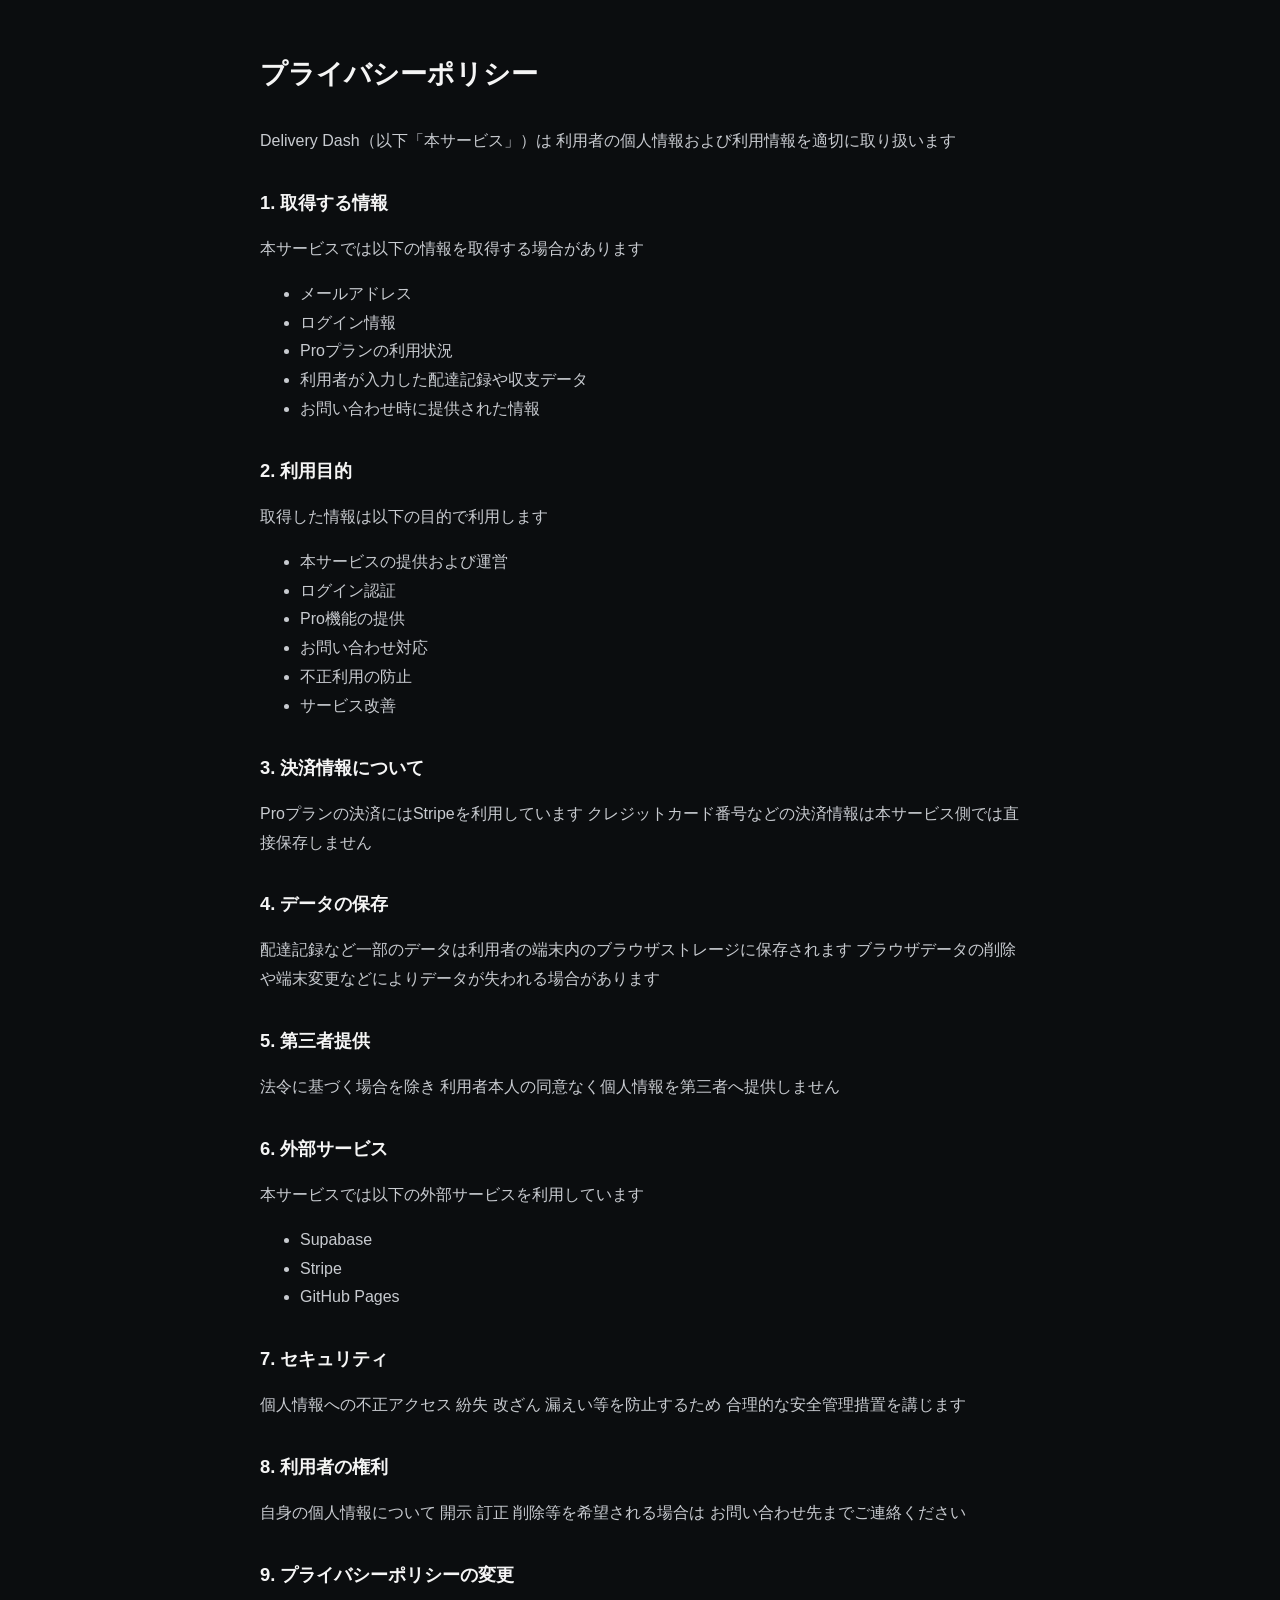
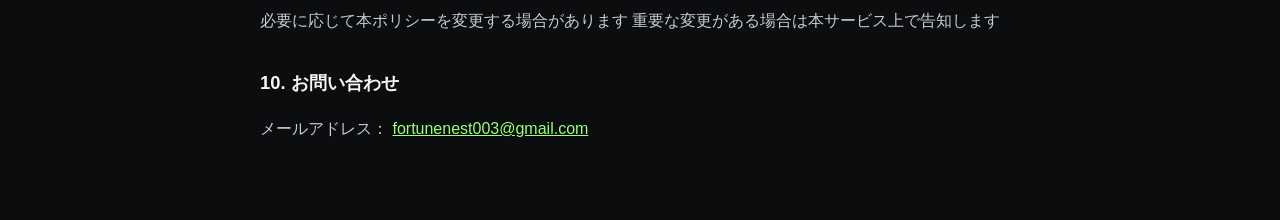
==== privacy.html @ f2dd04bc "Create privacy.html" ====
<!DOCTYPE html>
<html lang="ja">
<head>
  <meta charset="UTF-8">
  <meta name="viewport" content="width=device-width, initial-scale=1.0">
  <title>プライバシーポリシー | Delivery Dash</title>
  <style>
    body {
      font-family: -apple-system, BlinkMacSystemFont, "Helvetica Neue", sans-serif;
      max-width: 760px;
      margin: 0 auto;
      padding: 32px 20px 60px;
      line-height: 1.8;
      background: #0b0d0f;
      color: #f5f5f5;
    }

    h1 {
      font-size: 1.7rem;
      margin-bottom: 28px;
    }

    h2 {
      font-size: 1.15rem;
      margin-top: 30px;
    }

    p, li {
      color: #c8cbd0;
    }

    a {
      color: #9cff7a;
    }
  </style>
</head>

<body>

  <h1>プライバシーポリシー</h1>

  <p>
    Delivery Dash（以下「本サービス」）は
    利用者の個人情報および利用情報を適切に取り扱います
  </p>

  <h2>1. 取得する情報</h2>
  <p>本サービスでは以下の情報を取得する場合があります</p>
  <ul>
    <li>メールアドレス</li>
    <li>ログイン情報</li>
    <li>Proプランの利用状況</li>
    <li>利用者が入力した配達記録や収支データ</li>
    <li>お問い合わせ時に提供された情報</li>
  </ul>

  <h2>2. 利用目的</h2>
  <p>取得した情報は以下の目的で利用します</p>
  <ul>
    <li>本サービスの提供および運営</li>
    <li>ログイン認証</li>
    <li>Pro機能の提供</li>
    <li>お問い合わせ対応</li>
    <li>不正利用の防止</li>
    <li>サービス改善</li>
  </ul>

  <h2>3. 決済情報について</h2>
  <p>
    Proプランの決済にはStripeを利用しています
    クレジットカード番号などの決済情報は本サービス側では直接保存しません
  </p>

  <h2>4. データの保存</h2>
  <p>
    配達記録など一部のデータは利用者の端末内のブラウザストレージに保存されます
    ブラウザデータの削除や端末変更などによりデータが失われる場合があります
  </p>

  <h2>5. 第三者提供</h2>
  <p>
    法令に基づく場合を除き
    利用者本人の同意なく個人情報を第三者へ提供しません
  </p>

  <h2>6. 外部サービス</h2>
  <p>
    本サービスでは以下の外部サービスを利用しています
  </p>
  <ul>
    <li>Supabase</li>
    <li>Stripe</li>
    <li>GitHub Pages</li>
  </ul>

  <h2>7. セキュリティ</h2>
  <p>
    個人情報への不正アクセス
    紛失
    改ざん
    漏えい等を防止するため
    合理的な安全管理措置を講じます
  </p>

  <h2>8. 利用者の権利</h2>
  <p>
    自身の個人情報について
    開示
    訂正
    削除等を希望される場合は
    お問い合わせ先までご連絡ください
  </p>

  <h2>9. プライバシーポリシーの変更</h2>
  <p>
    必要に応じて本ポリシーを変更する場合があります
    重要な変更がある場合は本サービス上で告知します
  </p>

  <h2>10. お問い合わせ</h2>
  <p>
    メールアドレス：
    <a href="mailto:fortunenest003@gmail.com">
      fortunenest003@gmail.com
    </a>
  </p>

</body>
</html>
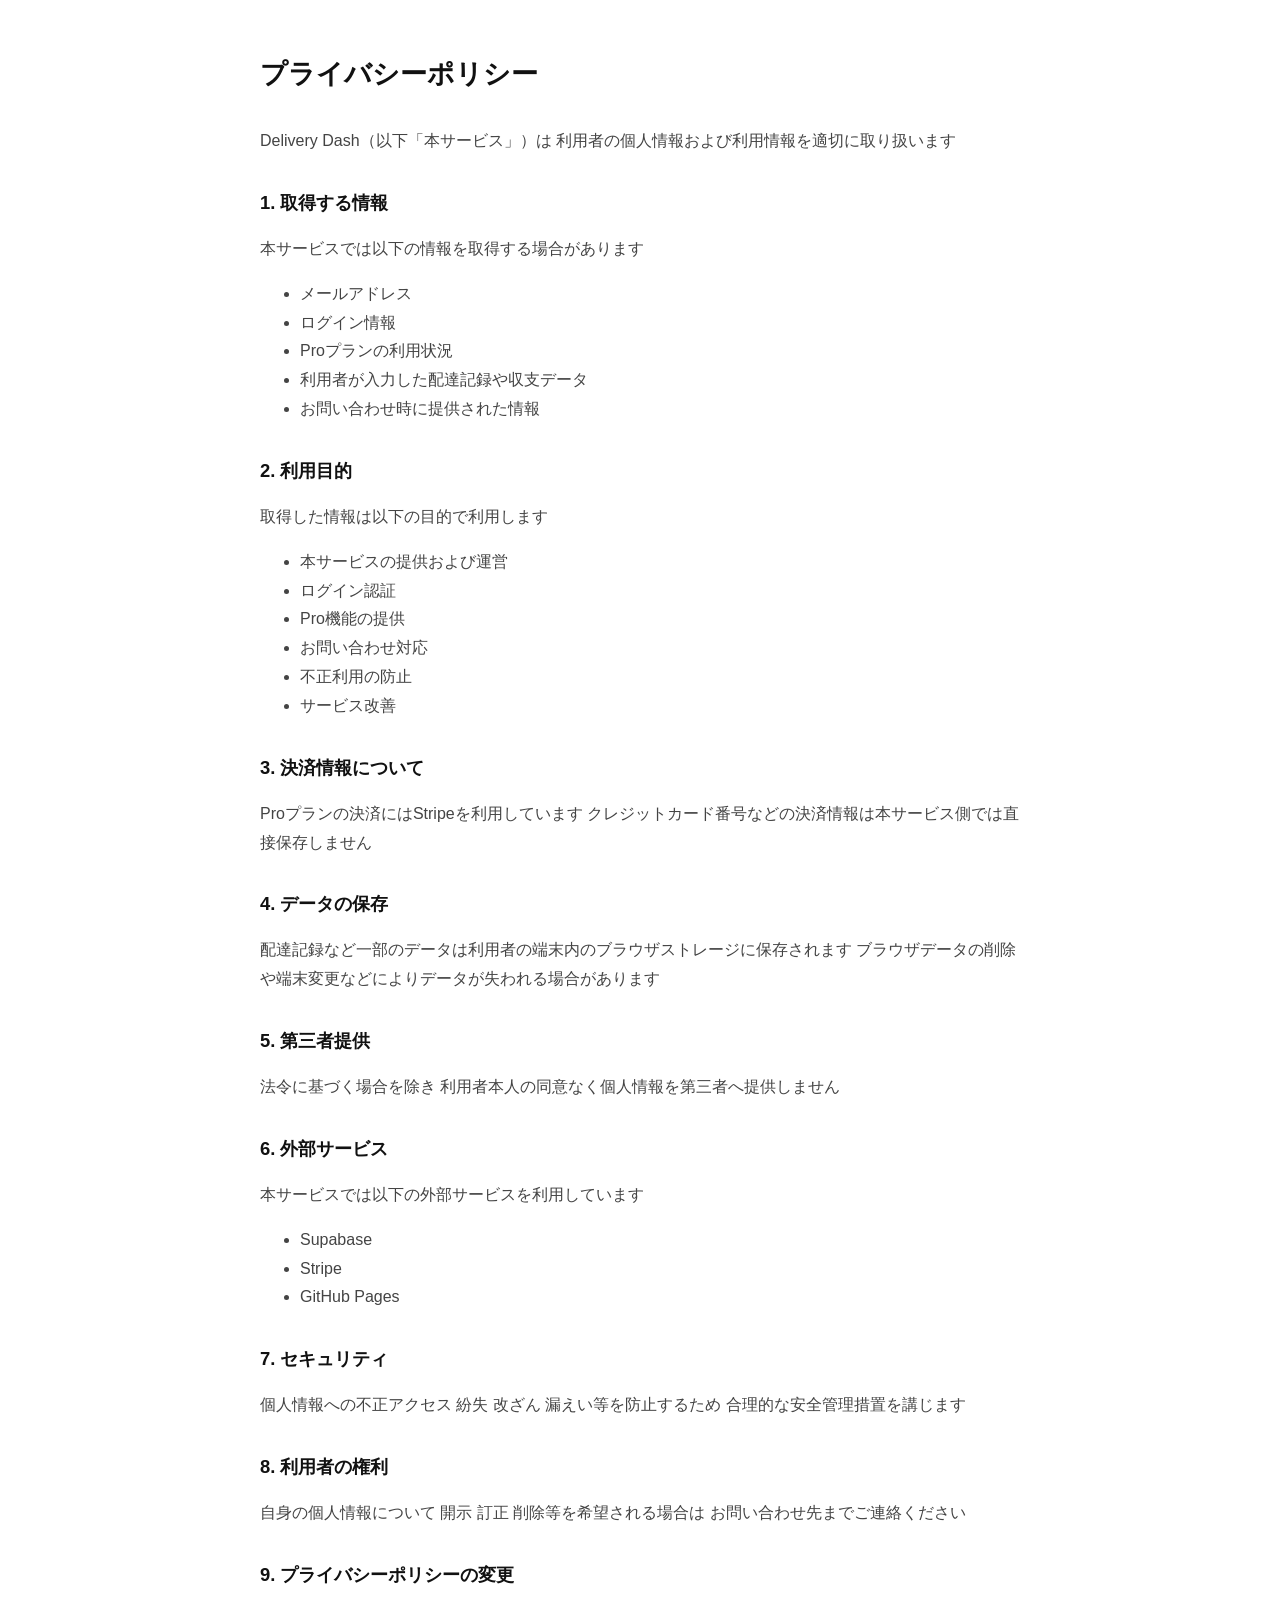
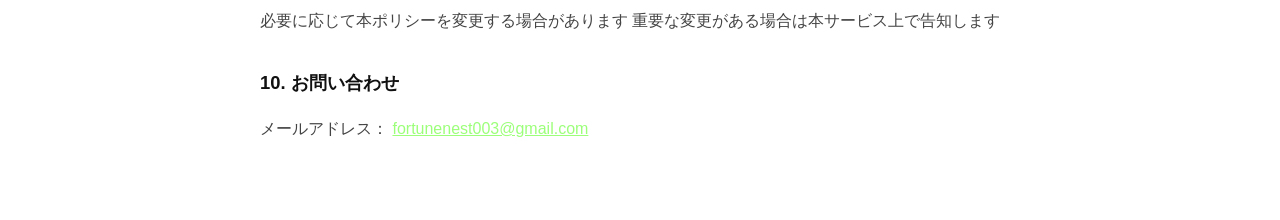
==== commit 6f6f5e20: "Update privacy.html" ====
--- a/privacy.html
+++ b/privacy.html
@@ -11,8 +11,8 @@
       margin: 0 auto;
       padding: 32px 20px 60px;
       line-height: 1.8;
-      background: #0b0d0f;
-      color: #f5f5f5;
+      background: #ffffff;
+color: #111111;
     }
 
     h1 {
@@ -26,7 +26,7 @@
     }
 
     p, li {
-      color: #c8cbd0;
+      color: #444444;
     }
 
     a {
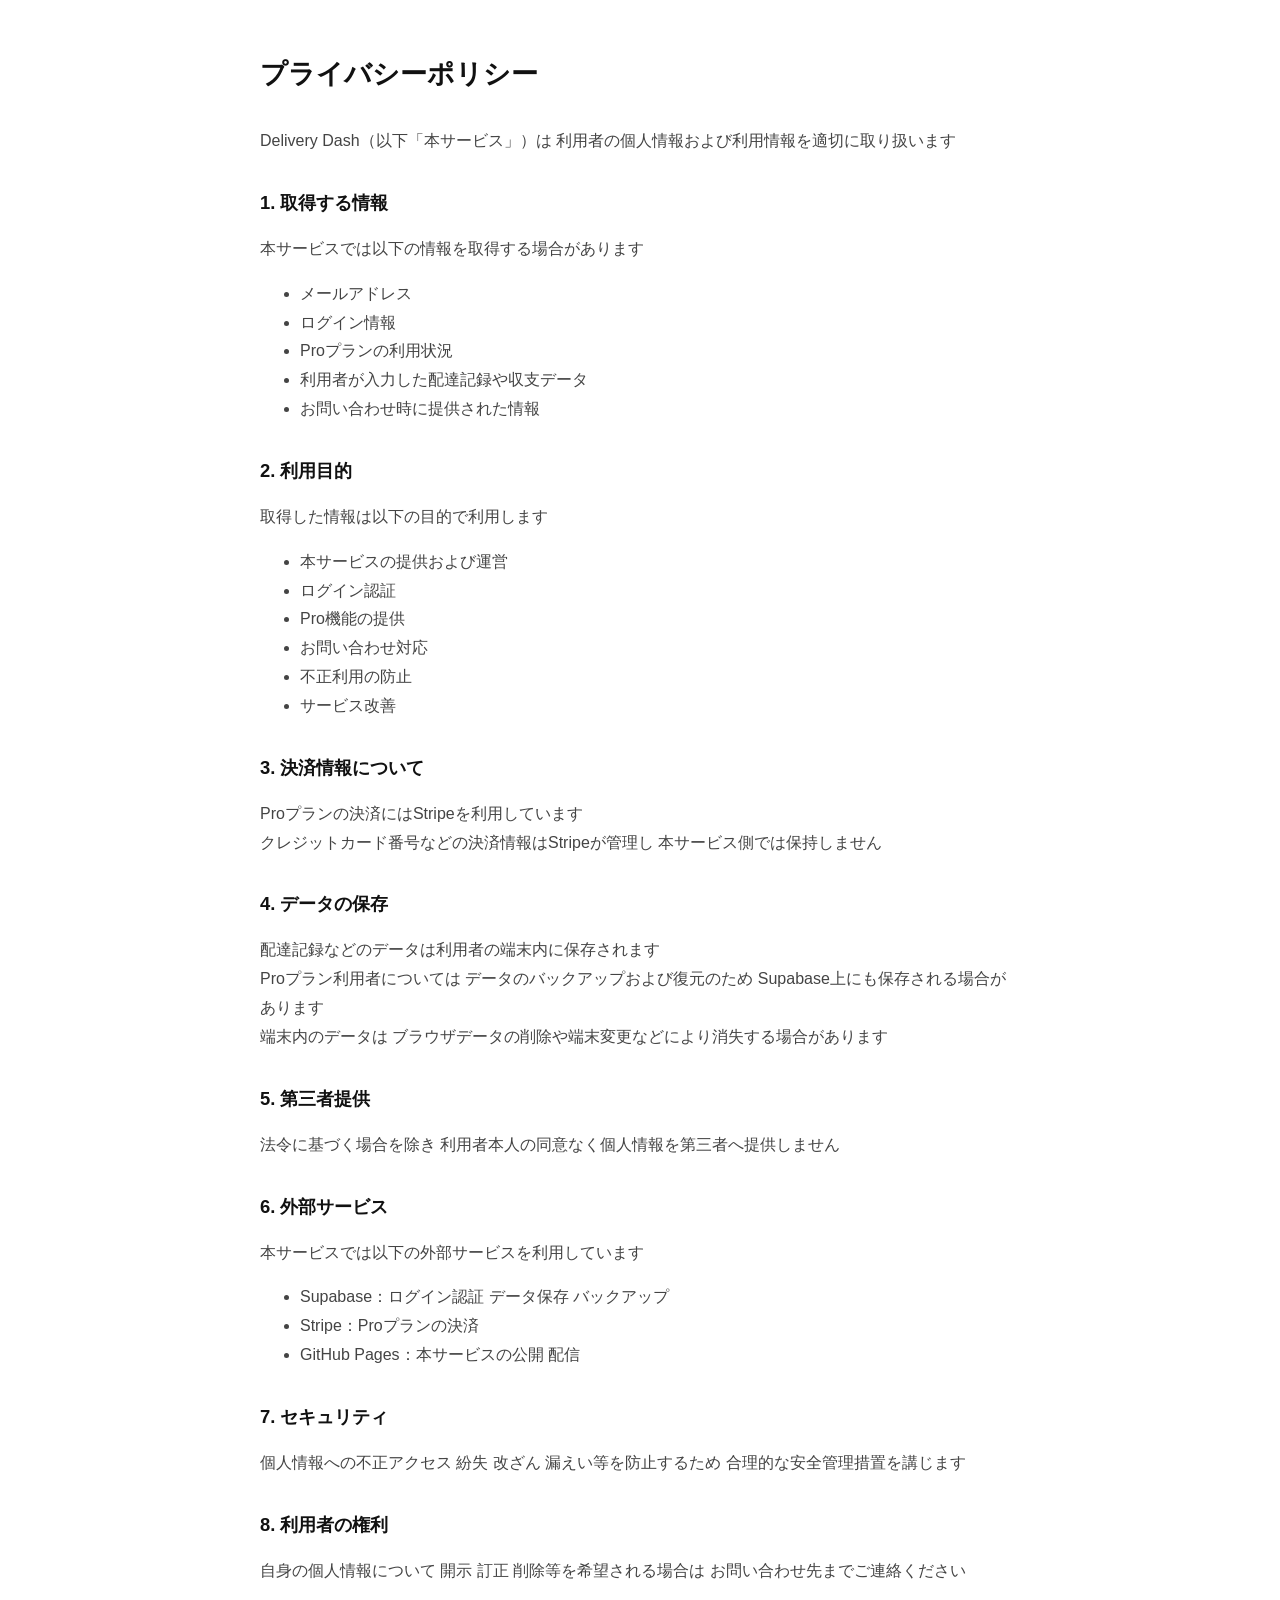
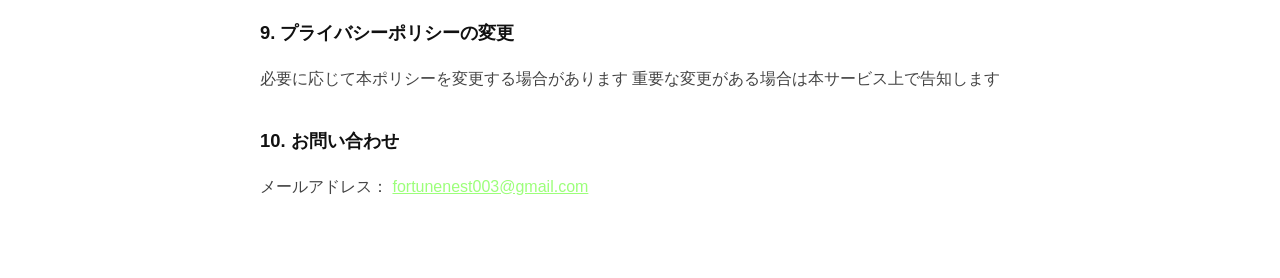
==== commit 79dde45f: "Update privacy.html" ====
--- a/privacy.html
+++ b/privacy.html
@@ -66,16 +66,17 @@
   </ul>
 
   <h2>3. 決済情報について</h2>
-  <p>
-    Proプランの決済にはStripeを利用しています
-    クレジットカード番号などの決済情報は本サービス側では直接保存しません
-  </p>
+<p>
+  Proプランの決済にはStripeを利用しています<br>
+  クレジットカード番号などの決済情報はStripeが管理し 本サービス側では保持しません
+</p>
 
   <h2>4. データの保存</h2>
-  <p>
-    配達記録など一部のデータは利用者の端末内のブラウザストレージに保存されます
-    ブラウザデータの削除や端末変更などによりデータが失われる場合があります
-  </p>
+<p>
+  配達記録などのデータは利用者の端末内に保存されます<br>
+  Proプラン利用者については データのバックアップおよび復元のため Supabase上にも保存される場合があります<br>
+  端末内のデータは ブラウザデータの削除や端末変更などにより消失する場合があります
+</p>
 
   <h2>5. 第三者提供</h2>
   <p>
@@ -84,14 +85,14 @@
   </p>
 
   <h2>6. 外部サービス</h2>
-  <p>
-    本サービスでは以下の外部サービスを利用しています
-  </p>
-  <ul>
-    <li>Supabase</li>
-    <li>Stripe</li>
-    <li>GitHub Pages</li>
-  </ul>
+<p>
+  本サービスでは以下の外部サービスを利用しています
+</p>
+<ul>
+  <li>Supabase：ログイン認証 データ保存 バックアップ</li>
+  <li>Stripe：Proプランの決済</li>
+  <li>GitHub Pages：本サービスの公開 配信</li>
+</ul>
 
   <h2>7. セキュリティ</h2>
   <p>
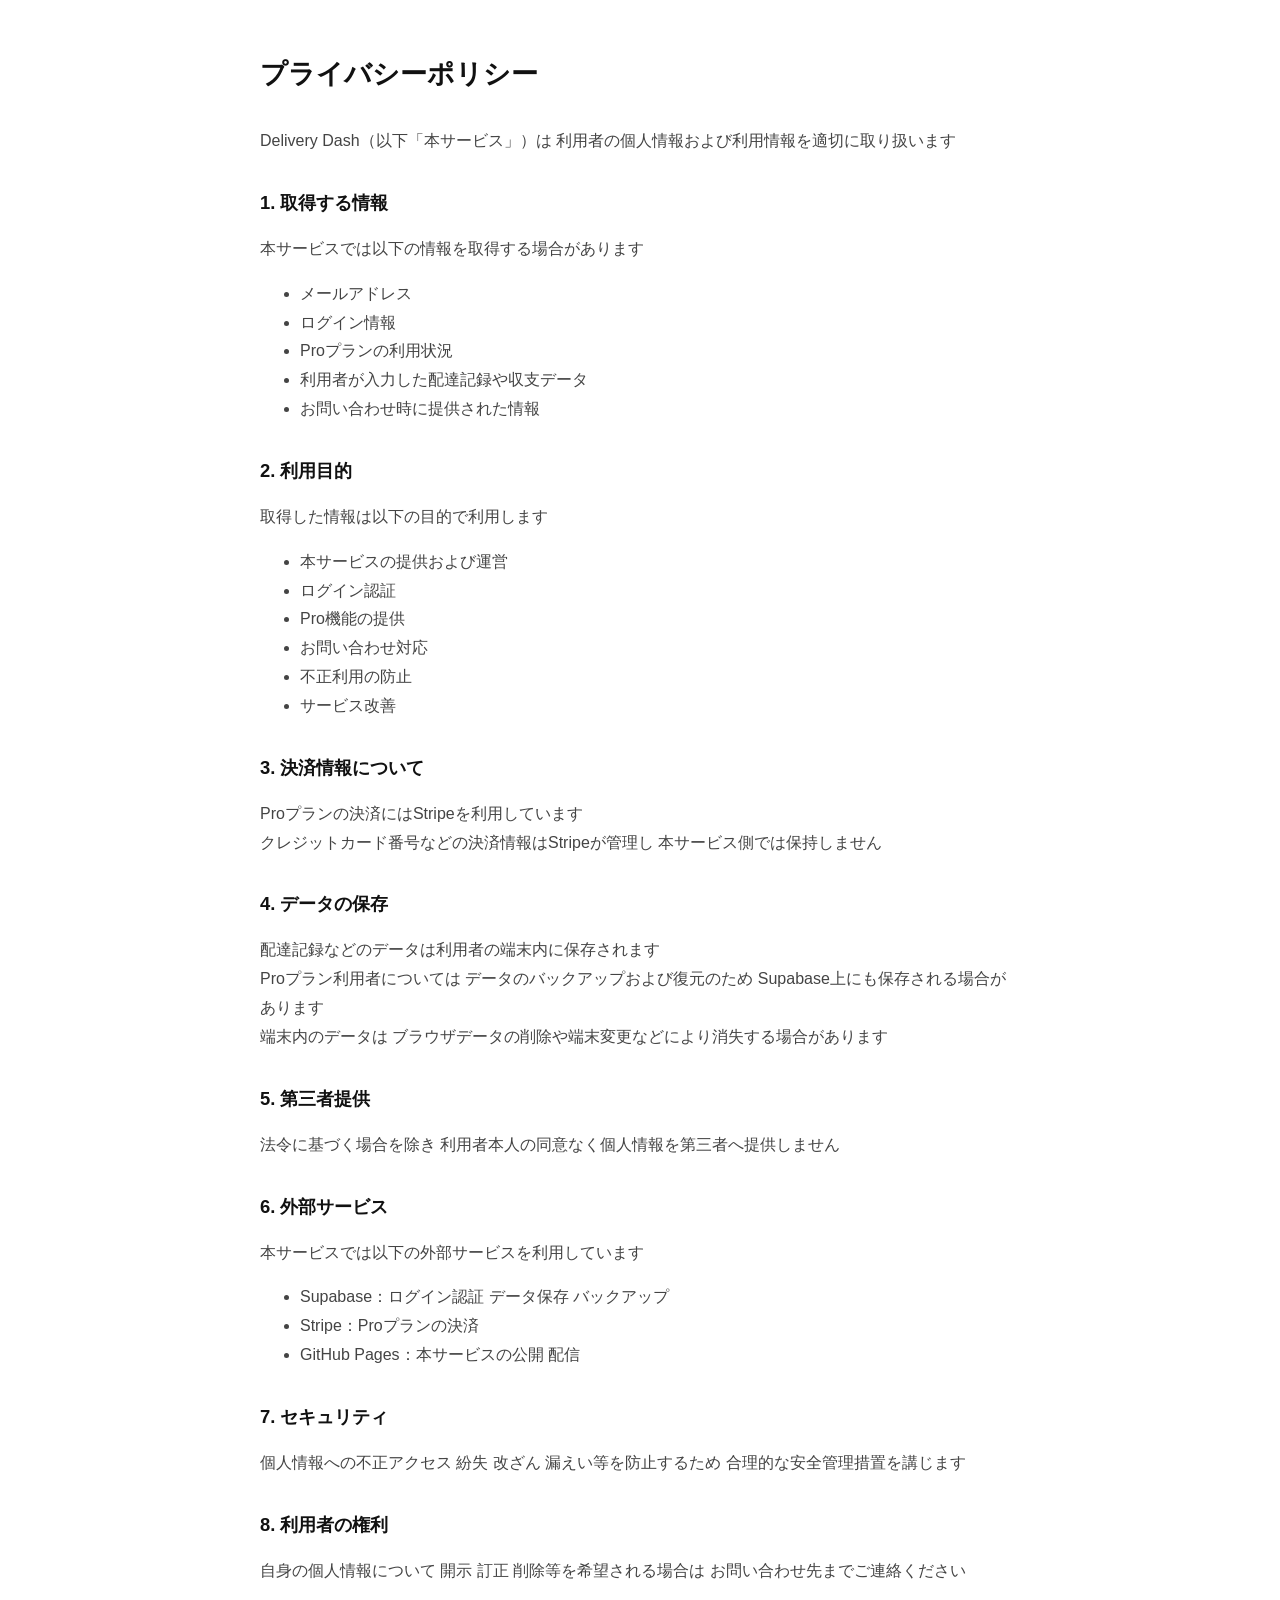
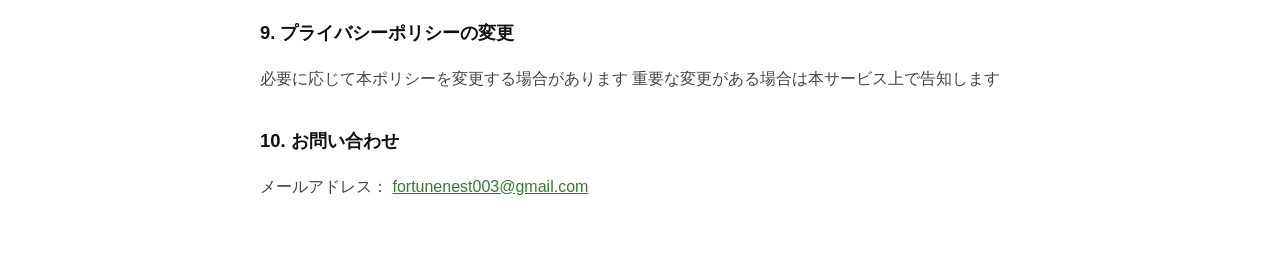
==== commit 30dc139f: "Update privacy.html" ====
--- a/privacy.html
+++ b/privacy.html
@@ -30,8 +30,8 @@
     }
 
     a {
-      color: #9cff7a;
-    }
+  color: #2f7d32;
+}
   </style>
 </head>
 
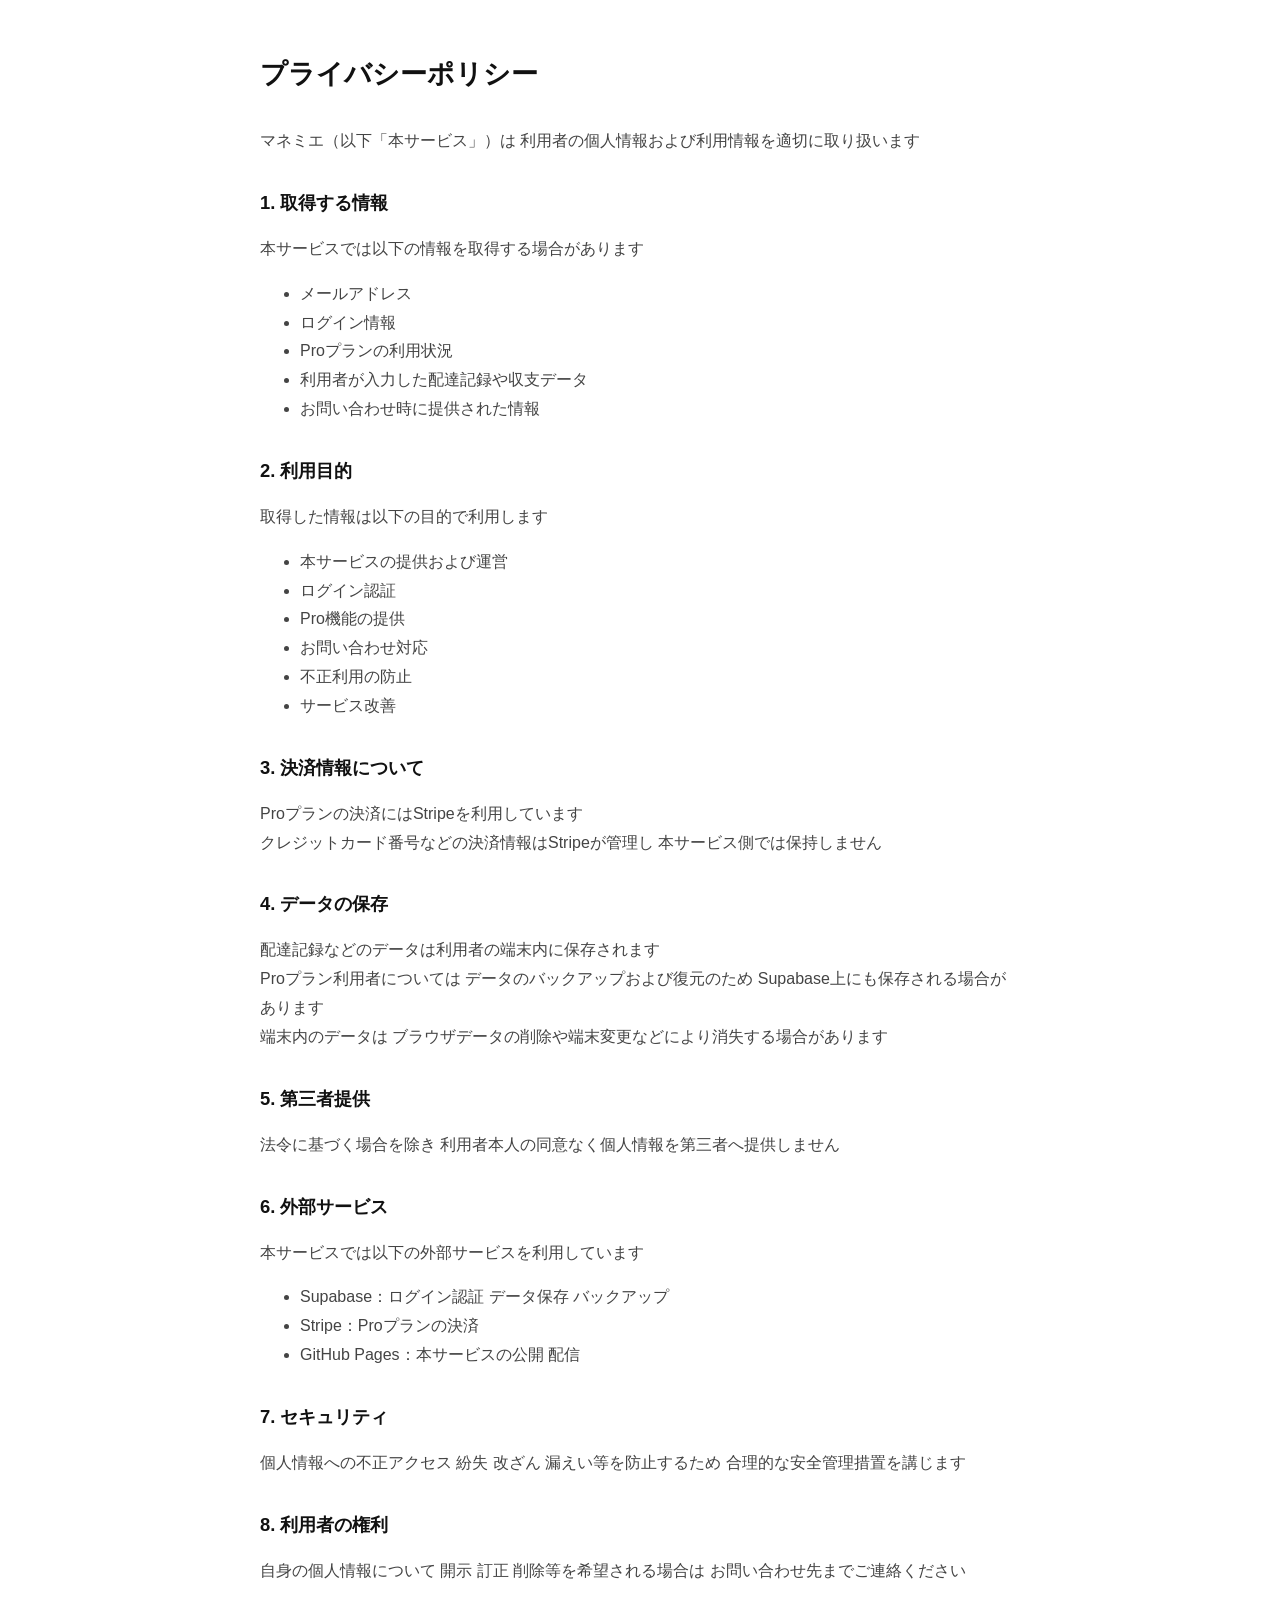
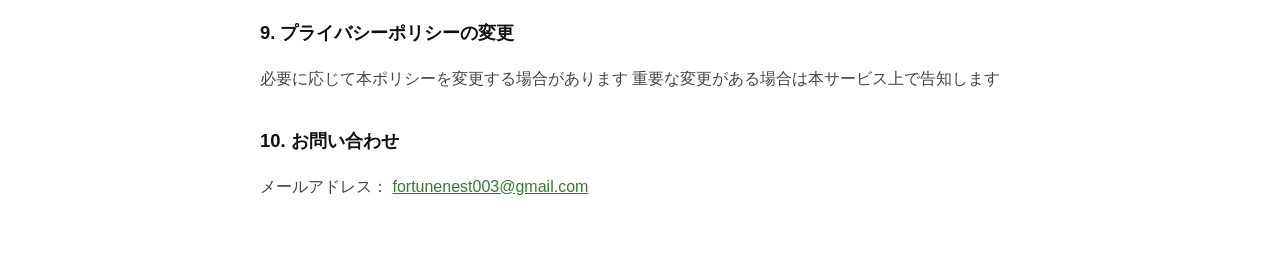
==== commit c5824aa3: "Update privacy.html" ====
--- a/privacy.html
+++ b/privacy.html
@@ -3,7 +3,7 @@
 <head>
   <meta charset="UTF-8">
   <meta name="viewport" content="width=device-width, initial-scale=1.0">
-  <title>プライバシーポリシー | Delivery Dash</title>
+  <title>プライバシーポリシー | マネミエ</title>
   <style>
     body {
       font-family: -apple-system, BlinkMacSystemFont, "Helvetica Neue", sans-serif;
@@ -40,7 +40,7 @@
   <h1>プライバシーポリシー</h1>
 
   <p>
-    Delivery Dash（以下「本サービス」）は
+    マネミエ（以下「本サービス」）は
     利用者の個人情報および利用情報を適切に取り扱います
   </p>
 
